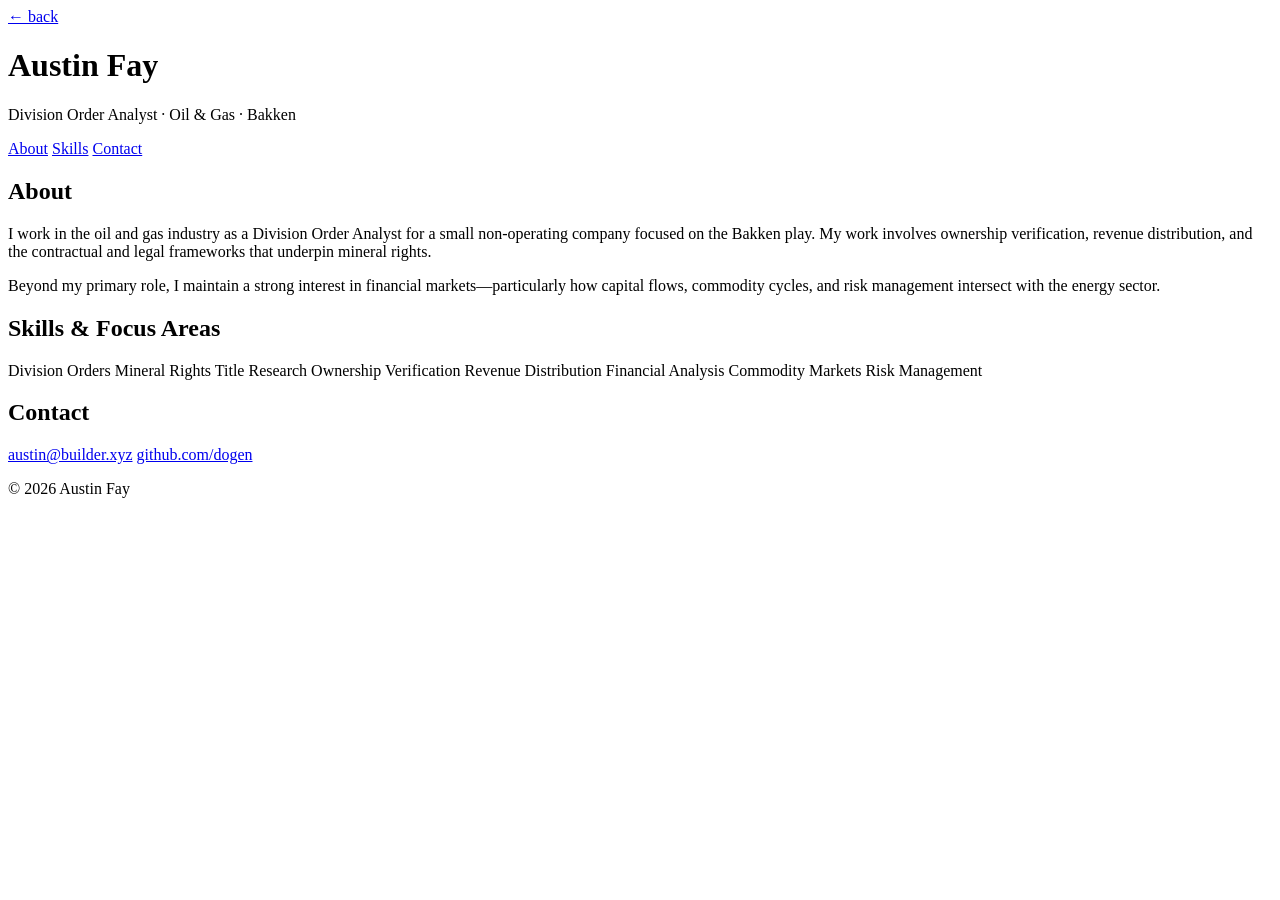
==== static-pages/pro/index.html @ 8c588c76 "Add dual-site structure: landing page + professional + personal digital garden" ====
<!DOCTYPE html>
<html lang="en">
<head>
  <meta charset="UTF-8">
  <meta name="viewport" content="width=device-width, initial-scale=1.0">
  <title>Austin Fay — Division Order Analyst</title>
  <link rel="stylesheet" href="/pro/style.css">
</head>
<body>
  <main class="container">
    <a href="/" class="back">← back</a>

    <header class="header">
      <h1 class="header__name">Austin Fay</h1>
      <p class="header__title">Division Order Analyst · Oil & Gas · Bakken</p>
    </header>

    <nav class="nav">
      <a href="#about" class="nav__link nav__link--active">About</a>
      <a href="#skills" class="nav__link">Skills</a>
      <a href="#contact" class="nav__link">Contact</a>
    </nav>

    <section class="section" id="about">
      <h2 class="section__title">About</h2>
      <p class="about__text">
        I work in the oil and gas industry as a Division Order Analyst for a small non-operating company focused on the Bakken play. My work involves ownership verification, revenue distribution, and the contractual and legal frameworks that underpin mineral rights.
      </p>
      <p class="about__text" style="margin-top: 1rem;">
        Beyond my primary role, I maintain a strong interest in financial markets—particularly how capital flows, commodity cycles, and risk management intersect with the energy sector.
      </p>
    </section>

    <section class="section" id="skills">
      <h2 class="section__title">Skills & Focus Areas</h2>
      <div class="skills">
        <span class="skill">Division Orders</span>
        <span class="skill">Mineral Rights</span>
        <span class="skill">Title Research</span>
        <span class="skill">Ownership Verification</span>
        <span class="skill">Revenue Distribution</span>
        <span class="skill">Financial Analysis</span>
        <span class="skill">Commodity Markets</span>
        <span class="skill">Risk Management</span>
      </div>
    </section>

    <section class="section" id="contact">
      <h2 class="section__title">Contact</h2>
      <div class="contact">
        <a href="mailto:austin@builder.xyz" class="contact__link">austin@builder.xyz</a>
        <a href="https://github.com/dogen" class="contact__link">github.com/dogen</a>
      </div>
    </section>

    <footer class="footer">
      <p>© 2026 Austin Fay</p>
    </footer>
  </main>
</body>
</html>
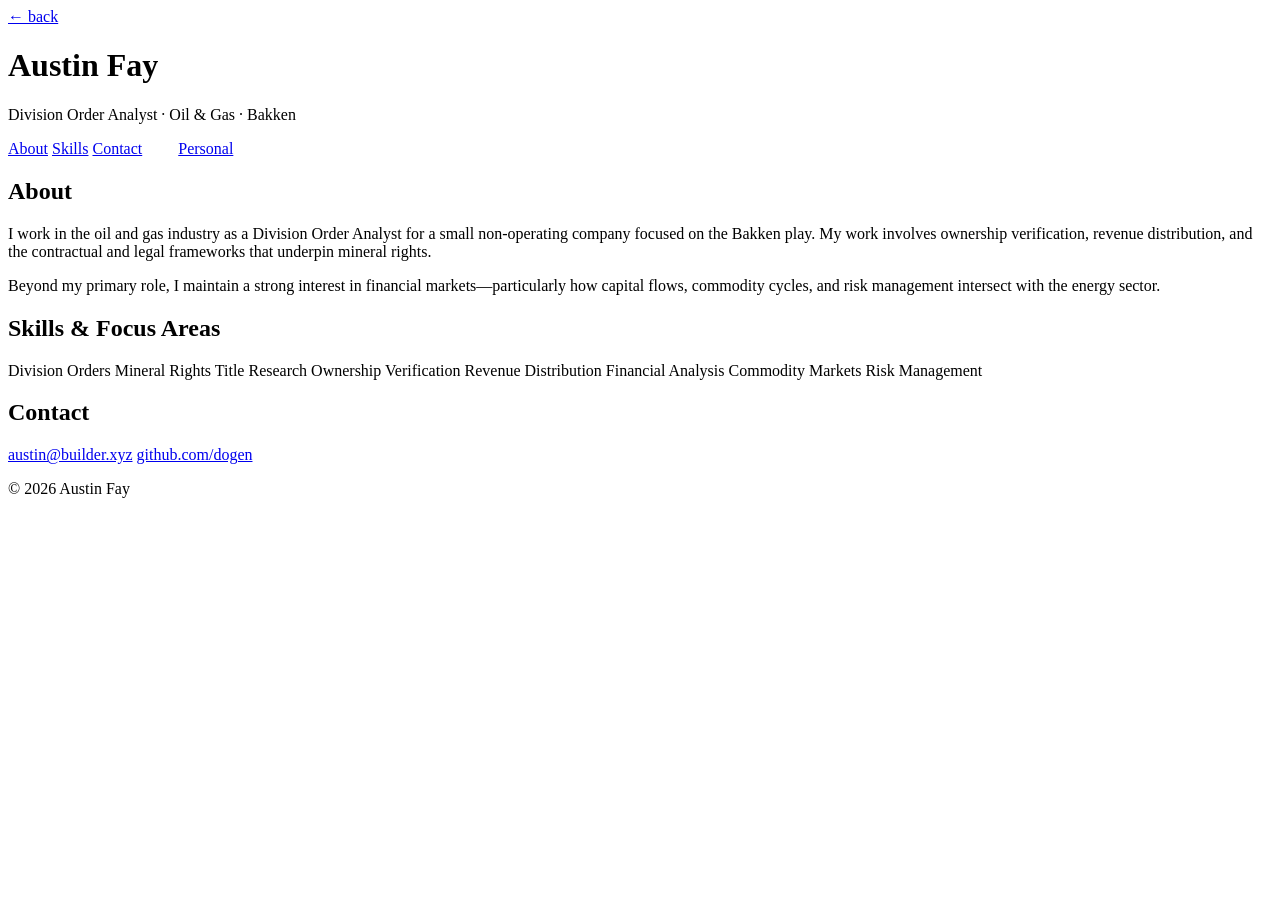
==== commit 03b0ec2c: "Add about page, retheme garden, stage reading/interesting entries - New content/about.md and static-" ====
--- a/static-pages/pro/index.html
+++ b/static-pages/pro/index.html
@@ -19,6 +19,7 @@
       <a href="#about" class="nav__link nav__link--active">About</a>
       <a href="#skills" class="nav__link">Skills</a>
       <a href="#contact" class="nav__link">Contact</a>
+      <a href="/pro/about.html" class="nav__link" style="margin-left: 1rem; border-left: 1px solid var(--border); padding-left: 1rem;">Personal</a>
     </nav>
 
     <section class="section" id="about">
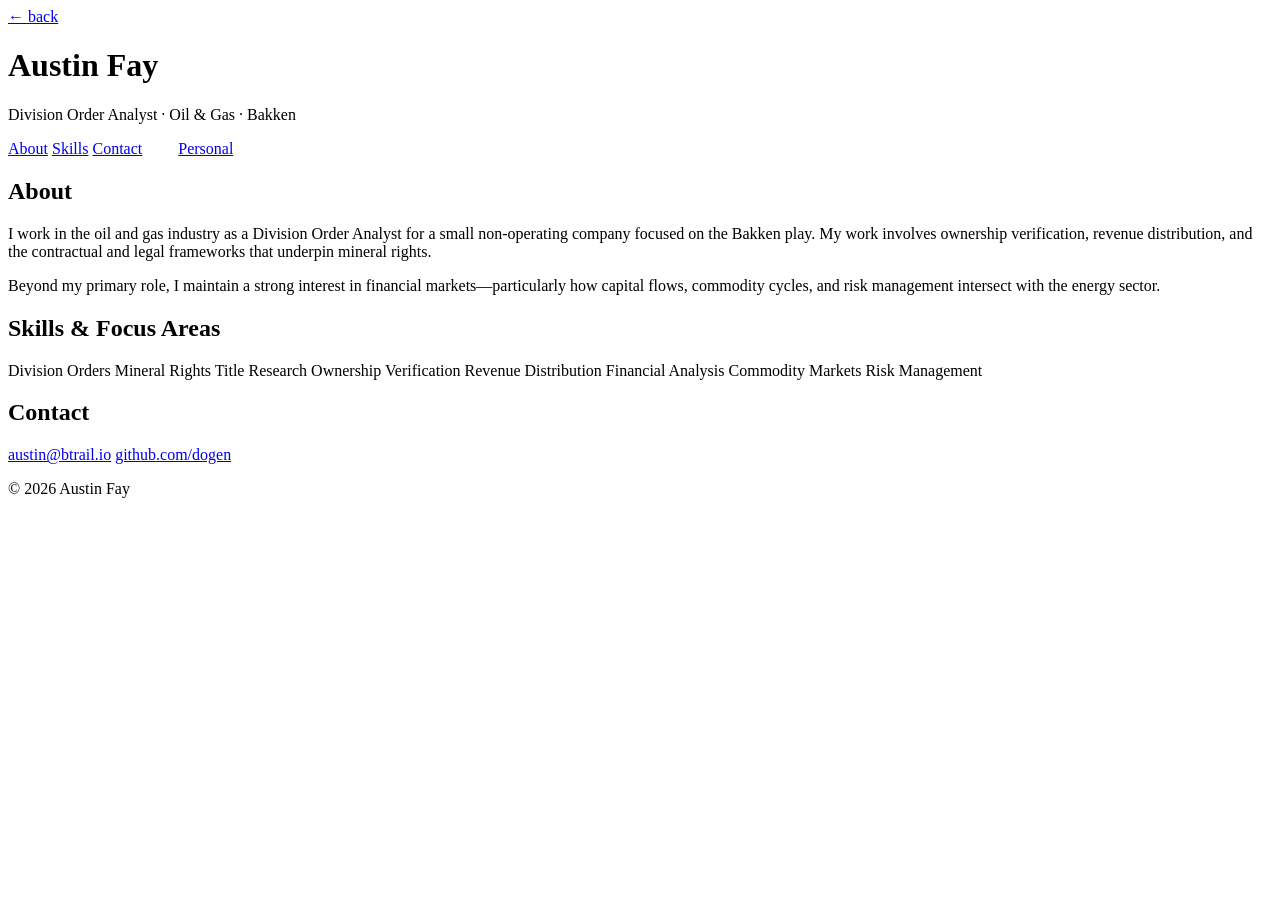
==== commit 1ea3fb80: "Prep vault for Obsidian Publish; update reading list Reading list: - Fix title "The Sickness of Life" ====
--- a/static-pages/pro/index.html
+++ b/static-pages/pro/index.html
@@ -49,7 +49,7 @@
     <section class="section" id="contact">
       <h2 class="section__title">Contact</h2>
       <div class="contact">
-        <a href="mailto:austin@builder.xyz" class="contact__link">austin@builder.xyz</a>
+        <a href="mailto:austin@btrail.io" class="contact__link">austin@btrail.io</a>
         <a href="https://github.com/dogen" class="contact__link">github.com/dogen</a>
       </div>
     </section>
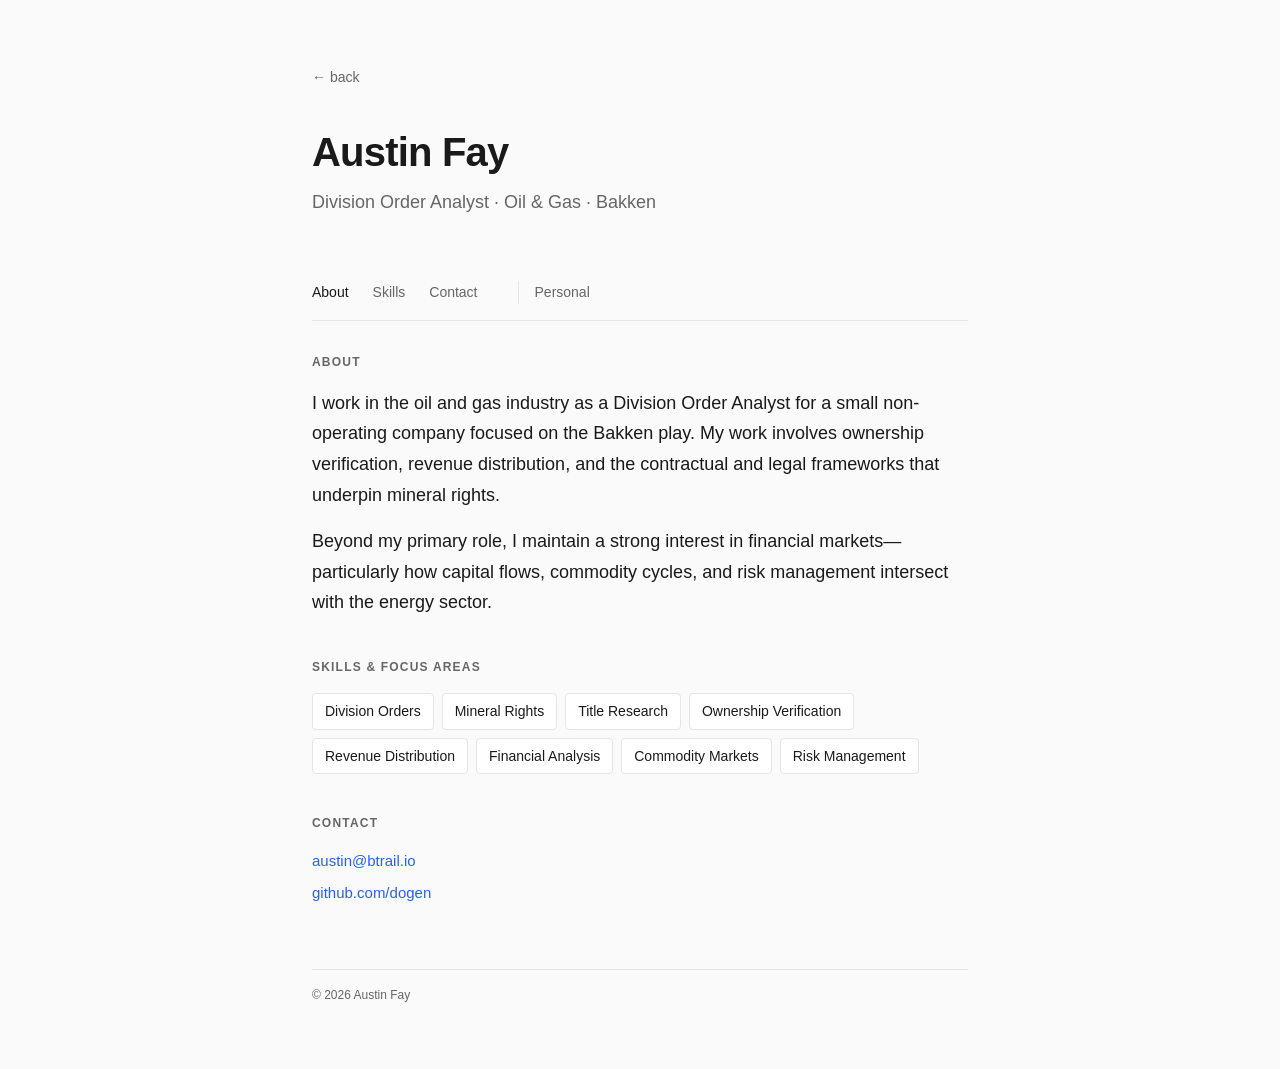
==== commit c31757fc: "Fix broken asset paths on static pages; revert Publish migration The site is served from the /builde" ====
--- a/static-pages/pro/index.html
+++ b/static-pages/pro/index.html
@@ -4,11 +4,11 @@
   <meta charset="UTF-8">
   <meta name="viewport" content="width=device-width, initial-scale=1.0">
   <title>Austin Fay — Division Order Analyst</title>
-  <link rel="stylesheet" href="/pro/style.css">
+  <link rel="stylesheet" href="style.css">
 </head>
 <body>
   <main class="container">
-    <a href="/" class="back">← back</a>
+    <a href="../" class="back">← back</a>
 
     <header class="header">
       <h1 class="header__name">Austin Fay</h1>
@@ -19,7 +19,7 @@
       <a href="#about" class="nav__link nav__link--active">About</a>
       <a href="#skills" class="nav__link">Skills</a>
       <a href="#contact" class="nav__link">Contact</a>
-      <a href="/pro/about.html" class="nav__link" style="margin-left: 1rem; border-left: 1px solid var(--border); padding-left: 1rem;">Personal</a>
+      <a href="about.html" class="nav__link" style="margin-left: 1rem; border-left: 1px solid var(--border); padding-left: 1rem;">Personal</a>
     </nav>
 
     <section class="section" id="about">
--- a/static-pages/pro/style.css
+++ b/static-pages/pro/style.css
@@ -0,0 +1,201 @@
+@import url('https://fonts.googleapis.com/css2?family=IBM+Plex+Sans:wght@400;500;600;700&display=swap');
+
+/* Professional section - minimal, clean, competent */
+* {
+  margin: 0;
+  padding: 0;
+  box-sizing: border-box;
+}
+
+:root {
+  --bg: #fafafa;
+  --fg: #1a1a1a;
+  --muted: #666;
+  --accent: #2563eb; /* blue, not saturated purple/green AI default */
+  --border: #e5e5e5;
+  --card-bg: #fff;
+  --transition: 0.15s cubic-bezier(0.25, 1, 0.5, 1); /* ease-out-quint */
+}
+
+@media (prefers-color-scheme: dark) {
+  :root {
+    --bg: #0a0a0a;
+    --fg: #e8e8e8;
+    --muted: #888;
+    --accent: #60a5fa;
+    --border: #222;
+    --card-bg: #141414;
+  }
+}
+
+html {
+  font-size: 16px;
+}
+
+body {
+  font-family: 'IBM Plex Sans', -apple-system, BlinkMacSystemFont, 'Segoe UI', 'Helvetica Neue', sans-serif;
+  background: var(--bg);
+  color: var(--fg);
+  line-height: 1.6;
+}
+
+.container {
+  max-width: 720px;
+  margin: 0 auto;
+  padding: 4rem 2rem;
+}
+
+/* Header */
+.header {
+  margin-bottom: 3rem;
+}
+
+.header__name {
+  font-size: 2.5rem;
+  font-weight: 700;
+  letter-spacing: -0.02em;
+  margin-bottom: 0.25rem;
+  text-wrap: balance; /* better line breaks on narrow screens */
+}
+
+.header__title {
+  font-size: 1.125rem;
+  color: var(--muted);
+  font-weight: 400;
+}
+
+/* Navigation */
+.nav {
+  display: flex;
+  gap: 1.5rem;
+  padding: 1rem 0;
+  border-bottom: 1px solid var(--border);
+  margin-bottom: 2rem;
+}
+
+.nav__link {
+  color: var(--muted);
+  text-decoration: none;
+  font-size: 0.875rem;
+  transition: color 0.15s ease;
+}
+
+.nav__link:hover,
+.nav__link--active {
+  color: var(--fg);
+}
+
+/* Sections */
+.section {
+  margin-bottom: 2.5rem;
+}
+
+.section__title {
+  font-size: 0.75rem;
+  text-transform: uppercase;
+  letter-spacing: 0.1em;
+  color: var(--muted);
+  margin-bottom: 1rem;
+}
+
+/* Typography: line length capped */
+.about__text {
+  font-size: 1.125rem;
+  line-height: 1.7;
+  max-width: 65ch; /* not auto-width, intentional measure */
+}
+
+/* Skills: NOT identical card grid. Inline tags, varied by content length. */
+.skills {
+  display: flex;
+  flex-wrap: wrap;
+  gap: 0.5rem;
+}
+
+.skill {
+  padding: 0.375rem 0.75rem;
+  background: var(--card-bg);
+  border: 1px solid var(--border);
+  border-radius: 4px;
+  font-size: 0.875rem;
+  /* no side-stripe, no icon+heading+text template */
+}
+
+/* Experience */
+.experience {
+  display: flex;
+  flex-direction: column;
+  gap: 1.5rem;
+}
+
+.experience__item {
+  padding-left: 1rem;
+  border-left: 2px solid var(--border);
+}
+
+.experience__role {
+  font-weight: 600;
+  margin-bottom: 0.25rem;
+}
+
+.experience__company {
+  color: var(--muted);
+  font-size: 0.875rem;
+}
+
+.experience__period {
+  font-size: 0.75rem;
+  color: var(--muted);
+  opacity: 0.7;
+}
+
+/* Contact */
+.contact {
+  display: flex;
+  flex-direction: column;
+  gap: 0.5rem;
+}
+
+.contact__link {
+  color: var(--accent);
+  text-decoration: none;
+  font-size: 0.9375rem;
+}
+
+.contact__link:hover {
+  text-decoration: underline;
+}
+
+/* Back link */
+.back {
+  display: inline-flex;
+  align-items: center;
+  gap: 0.5rem;
+  color: var(--muted);
+  text-decoration: none;
+  font-size: 0.875rem;
+  margin-bottom: 2rem;
+  transition: color 0.15s ease;
+}
+
+.back:hover {
+  color: var(--fg);
+}
+
+/* Reduced motion: instant transitions */
+@media (prefers-reduced-motion: reduce) {
+  .nav__link,
+  .contact__link,
+  .back {
+    transition: none;
+  }
+}
+
+/* Footer */
+.footer {
+  margin-top: 4rem;
+  padding-top: 1rem;
+  border-top: 1px solid var(--border);
+  font-size: 0.75rem;
+  color: var(--muted);
+}
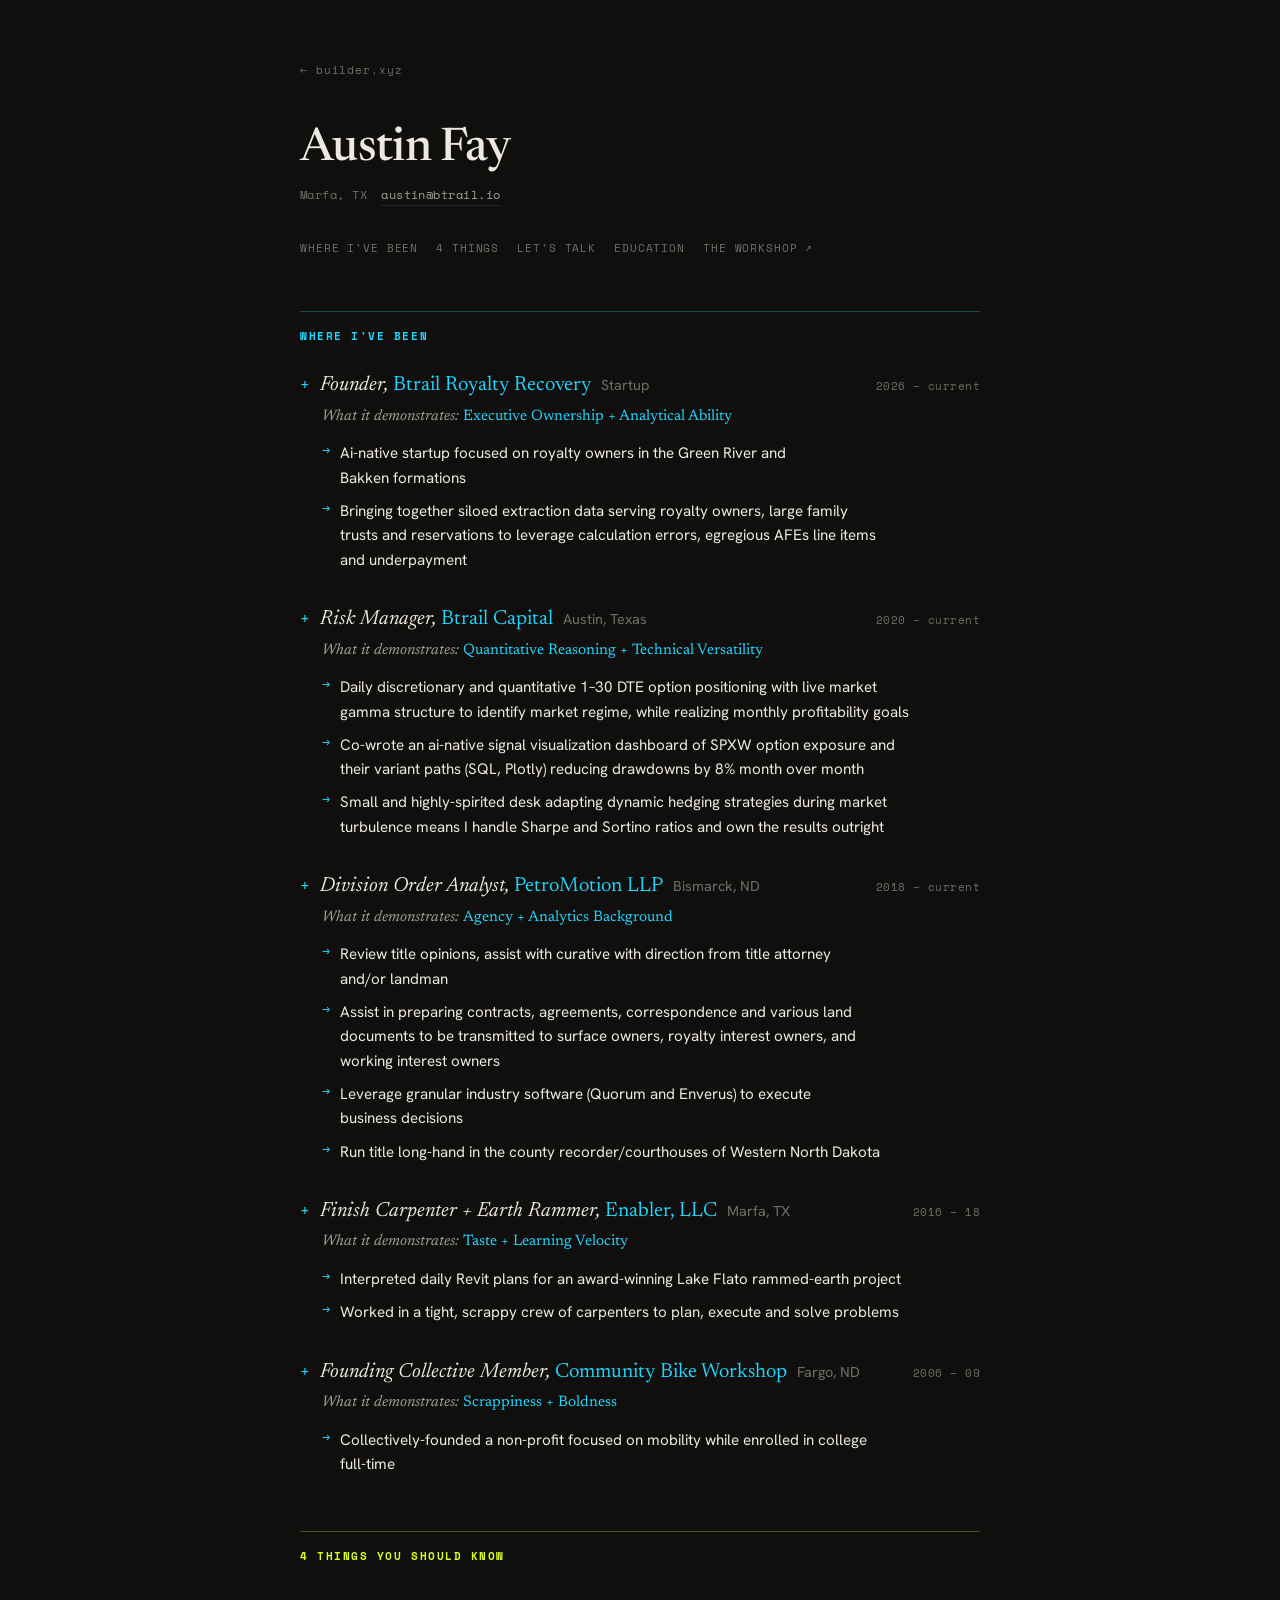
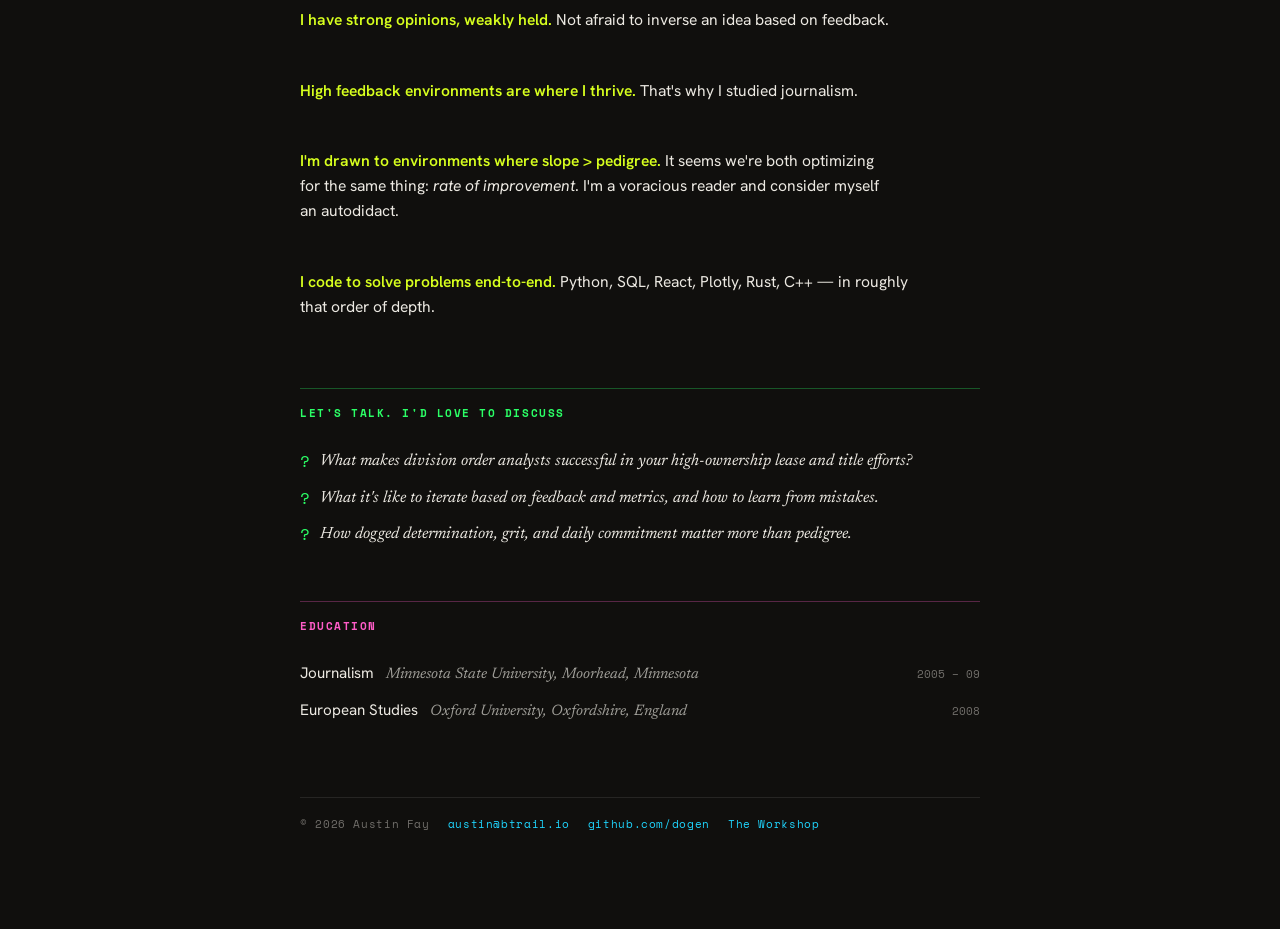
==== commit 370c0e82: "Rebuild /pro/ as a resume in the neon-on-dark style Replaces the About/Skills/Contact page with the " ====
--- a/static-pages/pro/index.html
+++ b/static-pages/pro/index.html
@@ -4,59 +4,151 @@
   <meta charset="UTF-8">
   <meta name="viewport" content="width=device-width, initial-scale=1.0">
   <title>Austin Fay — Division Order Analyst</title>
+  <meta name="description" content="Austin Fay — Division Order Analyst. Oil and gas title, division orders, and revenue. Marfa, TX.">
+  <link rel="preconnect" href="https://fonts.googleapis.com">
+  <link rel="preconnect" href="https://fonts.gstatic.com" crossorigin>
   <link rel="stylesheet" href="style.css">
 </head>
 <body>
   <main class="container">
-    <a href="../" class="back">← back</a>
+    <a href="../" class="back">← builder.xyz</a>
 
     <header class="header">
       <h1 class="header__name">Austin Fay</h1>
-      <p class="header__title">Division Order Analyst · Oil & Gas · Bakken</p>
+      <p class="header__meta">
+        <span>Marfa, TX</span>
+        <a href="mailto:austin@btrail.io">austin@btrail.io</a>
+      </p>
+      <nav class="nav">
+        <a href="#work">Where I've been</a>
+        <a href="#know">4 things</a>
+        <a href="#talk">Let's talk</a>
+        <a href="#edu">Education</a>
+        <a href="../garden.html">The Workshop ↗</a>
+      </nav>
     </header>
 
-    <nav class="nav">
-      <a href="#about" class="nav__link nav__link--active">About</a>
-      <a href="#skills" class="nav__link">Skills</a>
-      <a href="#contact" class="nav__link">Contact</a>
-      <a href="about.html" class="nav__link" style="margin-left: 1rem; border-left: 1px solid var(--border); padding-left: 1rem;">Personal</a>
-    </nav>
+    <section class="section s-work" id="work">
+      <h2 class="section__title">Where I've been</h2>
 
-    <section class="section" id="about">
-      <h2 class="section__title">About</h2>
-      <p class="about__text">
-        I work in the oil and gas industry as a Division Order Analyst for a small non-operating company focused on the Bakken play. My work involves ownership verification, revenue distribution, and the contractual and legal frameworks that underpin mineral rights.
-      </p>
-      <p class="about__text" style="margin-top: 1rem;">
-        Beyond my primary role, I maintain a strong interest in financial markets—particularly how capital flows, commodity cycles, and risk management intersect with the energy sector.
-      </p>
-    </section>
+      <div class="roles">
 
-    <section class="section" id="skills">
-      <h2 class="section__title">Skills & Focus Areas</h2>
-      <div class="skills">
-        <span class="skill">Division Orders</span>
-        <span class="skill">Mineral Rights</span>
-        <span class="skill">Title Research</span>
-        <span class="skill">Ownership Verification</span>
-        <span class="skill">Revenue Distribution</span>
-        <span class="skill">Financial Analysis</span>
-        <span class="skill">Commodity Markets</span>
-        <span class="skill">Risk Management</span>
+        <article class="role">
+          <div class="role__head">
+            <span class="role__mark">+</span>
+            <h3 class="role__title">Founder, <span class="role__org"><a href="https://btrail.io">Btrail Royalty Recovery</a></span></h3>
+            <span class="role__where">Startup</span>
+            <span class="role__dates">2026 – current</span>
+          </div>
+          <p class="role__demo">What it demonstrates: <b>Executive Ownership + Analytical Ability</b></p>
+          <ul class="role__points">
+            <li>Ai-native startup focused on royalty owners in the Green River and Bakken formations</li>
+            <li>Bringing together siloed extraction data serving royalty owners, large family trusts and reservations to leverage calculation errors, egregious AFEs line items and underpayment</li>
+          </ul>
+        </article>
+
+        <article class="role">
+          <div class="role__head">
+            <span class="role__mark">+</span>
+            <h3 class="role__title">Risk Manager, <span class="role__org">Btrail Capital</span></h3>
+            <span class="role__where">Austin, Texas</span>
+            <span class="role__dates">2020 – current</span>
+          </div>
+          <p class="role__demo">What it demonstrates: <b>Quantitative Reasoning + Technical Versatility</b></p>
+          <ul class="role__points">
+            <li>Daily discretionary and quantitative 1–30 DTE option positioning with live market gamma structure to identify market regime, while realizing monthly profitability goals</li>
+            <li>Co-wrote an ai-native signal visualization dashboard of SPXW option exposure and their variant paths (SQL, Plotly) reducing drawdowns by 8% month over month</li>
+            <li>Small and highly-spirited desk adapting dynamic hedging strategies during market turbulence means I handle Sharpe and Sortino ratios and own the results outright</li>
+          </ul>
+        </article>
+
+        <article class="role">
+          <div class="role__head">
+            <span class="role__mark">+</span>
+            <h3 class="role__title">Division Order Analyst, <span class="role__org">PetroMotion LLP</span></h3>
+            <span class="role__where">Bismarck, ND</span>
+            <span class="role__dates">2018 – current</span>
+          </div>
+          <p class="role__demo">What it demonstrates: <b>Agency + Analytics Background</b></p>
+          <ul class="role__points">
+            <li>Review title opinions, assist with curative with direction from title attorney and/or landman</li>
+            <li>Assist in preparing contracts, agreements, correspondence and various land documents to be transmitted to surface owners, royalty interest owners, and working interest owners</li>
+            <li>Leverage granular industry software (Quorum and Enverus) to execute business decisions</li>
+            <li>Run title long-hand in the county recorder/courthouses of Western North Dakota</li>
+          </ul>
+        </article>
+
+        <article class="role">
+          <div class="role__head">
+            <span class="role__mark">+</span>
+            <h3 class="role__title">Finish Carpenter + Earth Rammer, <span class="role__org">Enabler, LLC</span></h3>
+            <span class="role__where">Marfa, TX</span>
+            <span class="role__dates">2016 – 18</span>
+          </div>
+          <p class="role__demo">What it demonstrates: <b>Taste + Learning Velocity</b></p>
+          <ul class="role__points">
+            <li>Interpreted daily Revit plans for an award-winning Lake Flato rammed-earth project</li>
+            <li>Worked in a tight, scrappy crew of carpenters to plan, execute and solve problems</li>
+          </ul>
+        </article>
+
+        <article class="role">
+          <div class="role__head">
+            <span class="role__mark">+</span>
+            <h3 class="role__title">Founding Collective Member, <span class="role__org">Community Bike Workshop</span></h3>
+            <span class="role__where">Fargo, ND</span>
+            <span class="role__dates">2006 – 09</span>
+          </div>
+          <p class="role__demo">What it demonstrates: <b>Scrappiness + Boldness</b></p>
+          <ul class="role__points">
+            <li>Collectively-founded a non-profit focused on mobility while enrolled in college full-time</li>
+          </ul>
+        </article>
+
       </div>
     </section>
 
-    <section class="section" id="contact">
-      <h2 class="section__title">Contact</h2>
-      <div class="contact">
-        <a href="mailto:austin@btrail.io" class="contact__link">austin@btrail.io</a>
-        <a href="https://github.com/dogen" class="contact__link">github.com/dogen</a>
+    <section class="section s-know" id="know">
+      <h2 class="section__title">4 things you should know</h2>
+      <div class="stmts">
+        <p class="stmt"><b>I have strong opinions, weakly held.</b> Not afraid to inverse an idea based on feedback.</p>
+        <p class="stmt"><b>High feedback environments are where I thrive.</b> That's why I studied journalism.</p>
+        <p class="stmt"><b>I'm drawn to environments where slope &gt; pedigree.</b> It seems we're both optimizing for the same thing: <em>rate of improvement</em>. I'm a voracious reader and consider myself an autodidact.</p>
+        <p class="stmt"><b>I code to solve problems end-to-end.</b> Python, SQL, React, Plotly, Rust, C++ — in roughly that order of depth.</p>
+      </div>
+    </section>
+
+    <section class="section s-talk" id="talk">
+      <h2 class="section__title">Let's talk. I'd love to discuss</h2>
+      <ul class="asks">
+        <li>What makes division order analysts successful in your high-ownership lease and title efforts?</li>
+        <li>What it's like to iterate based on feedback and metrics, and how to learn from mistakes.</li>
+        <li>How dogged determination, grit, and daily commitment matter more than pedigree.</li>
+      </ul>
+    </section>
+
+    <section class="section s-edu" id="edu">
+      <h2 class="section__title">Education</h2>
+      <div class="edu">
+        <div class="edu__row">
+          <span class="edu__what">Journalism</span>
+          <span class="edu__where">Minnesota State University, Moorhead, Minnesota</span>
+          <span class="edu__when">2005 – 09</span>
+        </div>
+        <div class="edu__row">
+          <span class="edu__what">European Studies</span>
+          <span class="edu__where">Oxford University, Oxfordshire, England</span>
+          <span class="edu__when">2008</span>
+        </div>
       </div>
     </section>
 
     <footer class="footer">
-      <p>© 2026 Austin Fay</p>
+      <span>© 2026 Austin Fay</span>
+      <a href="mailto:austin@btrail.io">austin@btrail.io</a>
+      <a href="https://github.com/dogen">github.com/dogen</a>
+      <a href="../garden.html">The Workshop</a>
     </footer>
   </main>
 </body>
-</html>+</html>
--- a/static-pages/pro/style.css
+++ b/static-pages/pro/style.css
@@ -1,201 +1,292 @@
-@import url('https://fonts.googleapis.com/css2?family=IBM+Plex+Sans:wght@400;500;600;700&display=swap');
-
-/* Professional section - minimal, clean, competent */
-* {
+@import url('https://fonts.googleapis.com/css2?family=Hanken+Grotesk:wght@400;500;600&family=Newsreader:ital,wght@0,400;0,500;1,400&family=Space+Mono:wght@400;700&display=swap');
+
+/* ===========================================================
+   Austin Fay — professional / resume
+   Theme: warm neon on near-black, extended from pro/about.html
+   Each section owns a different neon; nothing else is tinted.
+   =========================================================== */
+
+:root {
+  --bg:      #100f0d;
+  --ink:     #ece9e2;
+  --ink-2:   rgba(236, 233, 226, 0.66);
+  --ink-3:   rgba(236, 233, 226, 0.44);
+  --hair:    rgba(236, 233, 226, 0.10);
+
+  --neon-c:  #1fd6ff;
+  --neon-y:  #d7ff1e;
+  --neon-g:  #2bff66;
+  --neon-m:  #ff5cc8;
+
+  --serif: "Newsreader", Georgia, "Times New Roman", serif;
+  --sans:  "Hanken Grotesk", system-ui, -apple-system, sans-serif;
+  --mono:  "Space Mono", ui-monospace, monospace;
+}
+
+* { box-sizing: border-box; }
+html { -webkit-font-smoothing: antialiased; }
+
+body {
+  margin: 0;
+  background: var(--bg);
+  color: var(--ink);
+  font-family: var(--sans);
+  font-size: 16px;
+  line-height: 1.62;
+}
+
+a { color: var(--neon-c); text-decoration: none; }
+a:hover { color: var(--neon-y); }
+
+.container {
+  max-width: 760px;
+  margin: 0 auto;
+  padding: 56px 40px 96px;
+}
+
+/* ---------- top bar ---------- */
+.back {
+  display: inline-block;
+  font-family: var(--mono);
+  font-size: 11px;
+  letter-spacing: 0.08em;
+  color: var(--ink-3);
+  margin-bottom: 44px;
+  transition: color 0.15s;
+}
+.back:hover { color: var(--neon-y); }
+
+/* ---------- header ---------- */
+.header { margin-bottom: 14px; }
+
+.header__name {
+  font-family: var(--serif);
+  font-weight: 500;
+  font-size: clamp(2.1rem, 6vw, 2.9rem);
+  letter-spacing: -0.015em;
+  line-height: 1.08;
+  margin: 0;
+  text-wrap: balance;
+}
+
+.header__meta {
+  font-family: var(--mono);
+  font-size: 11.5px;
+  letter-spacing: 0.04em;
+  color: var(--ink-3);
+  margin: 12px 0 0;
+  display: flex;
+  flex-wrap: wrap;
+  gap: 6px 14px;
+}
+.header__meta a { color: var(--ink-2); border-bottom: 1px solid var(--hair); }
+.header__meta a:hover { color: var(--neon-y); border-bottom-color: var(--neon-y); }
+
+.nav {
+  display: flex;
+  flex-wrap: wrap;
+  gap: 18px;
+  margin: 34px 0 8px;
+  font-family: var(--mono);
+  font-size: 11px;
+  letter-spacing: 0.08em;
+  text-transform: uppercase;
+}
+.nav a { color: var(--ink-3); }
+.nav a:hover { color: var(--neon-y); }
+
+/* ---------- sections: one neon each ---------- */
+.section { margin-top: 54px; }
+
+.section__title {
+  font-family: var(--mono);
+  font-size: 11px;
+  font-weight: 700;
+  letter-spacing: 0.14em;
+  text-transform: uppercase;
+  color: var(--neon);
+  border-top: 1px solid color-mix(in srgb, var(--neon) 30%, transparent);
+  padding-top: 16px;
+  margin: 0 0 26px;
+}
+
+.s-work    { --neon: var(--neon-c); }
+.s-know    { --neon: var(--neon-y); }
+.s-talk    { --neon: var(--neon-g); }
+.s-edu     { --neon: var(--neon-m); }
+
+/* ---------- roles ---------- */
+.roles { display: flex; flex-direction: column; gap: 34px; }
+
+.role__head {
+  display: flex;
+  flex-wrap: wrap;
+  align-items: baseline;
+  gap: 4px 10px;
+}
+
+.role__mark {
+  font-family: var(--mono);
+  color: var(--neon);
+  flex: 0 0 auto;
+}
+
+.role__title {
+  font-family: var(--serif);
+  font-style: italic;
+  font-size: 1.28rem;
+  line-height: 1.3;
+  margin: 0;
+  font-weight: 400;
+}
+
+.role__org { font-style: normal; color: var(--neon); }
+
+.role__where {
+  font-size: 0.9rem;
+  color: var(--ink-3);
+}
+
+.role__dates {
+  font-family: var(--mono);
+  font-size: 11px;
+  letter-spacing: 0.04em;
+  color: var(--ink-3);
+  margin-left: auto;
+  white-space: nowrap;
+}
+
+.role__demo {
+  font-family: var(--serif);
+  font-style: italic;
+  font-size: 0.95rem;
+  color: var(--ink-2);
+  margin: 6px 0 0 22px;
+}
+.role__demo b { font-style: normal; font-weight: 400; color: var(--neon); }
+
+.role__points {
+  list-style: none;
+  margin: 12px 0 0;
+  padding: 0 0 0 22px;
+  display: flex;
+  flex-direction: column;
+  gap: 9px;
+  max-width: 68ch;
+}
+.role__points li {
+  position: relative;
+  padding-left: 18px;
+  font-size: 0.95rem;
+  line-height: 1.6;
+  color: var(--ink);
+  text-wrap: pretty;
+}
+.role__points li::before {
+  content: "→";
+  position: absolute;
+  left: 0;
+  color: var(--neon);
+  font-family: var(--mono);
+  font-size: 0.8rem;
+}
+
+/* ---------- plain statement list (4 things) ---------- */
+.stmts { display: flex; flex-direction: column; gap: 14px; max-width: 68ch; }
+.stmt { font-size: 0.98rem; line-height: 1.6; text-wrap: pretty; }
+.stmt b { color: var(--neon); font-weight: 600; }
+.stmt em { color: var(--ink); font-style: italic; }
+
+/* ---------- discussion prompts ---------- */
+.asks {
+  list-style: none;
   margin: 0;
   padding: 0;
-  box-sizing: border-box;
-}
-
-:root {
-  --bg: #fafafa;
-  --fg: #1a1a1a;
-  --muted: #666;
-  --accent: #2563eb; /* blue, not saturated purple/green AI default */
-  --border: #e5e5e5;
-  --card-bg: #fff;
-  --transition: 0.15s cubic-bezier(0.25, 1, 0.5, 1); /* ease-out-quint */
-}
-
-@media (prefers-color-scheme: dark) {
-  :root {
-    --bg: #0a0a0a;
-    --fg: #e8e8e8;
-    --muted: #888;
-    --accent: #60a5fa;
-    --border: #222;
-    --card-bg: #141414;
+  display: flex;
+  flex-direction: column;
+  gap: 12px;
+  max-width: 68ch;
+}
+.asks li {
+  position: relative;
+  padding-left: 20px;
+  font-family: var(--serif);
+  font-style: italic;
+  font-size: 1.02rem;
+  line-height: 1.5;
+  color: var(--ink);
+  text-wrap: pretty;
+}
+.asks li::before {
+  content: "?";
+  position: absolute;
+  left: 0;
+  font-family: var(--mono);
+  font-style: normal;
+  color: var(--neon);
+}
+
+/* ---------- education ---------- */
+.edu { display: flex; flex-direction: column; gap: 10px; }
+.edu__row {
+  display: flex;
+  flex-wrap: wrap;
+  align-items: baseline;
+  gap: 4px 12px;
+  font-size: 0.95rem;
+}
+.edu__what { color: var(--ink); }
+.edu__where { color: var(--ink-2); font-style: italic; font-family: var(--serif); }
+.edu__when {
+  font-family: var(--mono);
+  font-size: 11px;
+  color: var(--ink-3);
+  margin-left: auto;
+  white-space: nowrap;
+}
+
+/* ---------- footer ---------- */
+.footer {
+  margin-top: 72px;
+  padding-top: 18px;
+  border-top: 1px solid var(--hair);
+  font-family: var(--mono);
+  font-size: 10.5px;
+  letter-spacing: 0.06em;
+  color: var(--ink-3);
+  display: flex;
+  flex-wrap: wrap;
+  gap: 8px 18px;
+}
+
+/* ---------- one authored entrance; default state is visible ---------- */
+@media (prefers-reduced-motion: no-preference) {
+  .section, .header {
+    animation: rise 620ms cubic-bezier(0.16, 1, 0.3, 1) backwards;
   }
-}
-
-html {
-  font-size: 16px;
-}
-
-body {
-  font-family: 'IBM Plex Sans', -apple-system, BlinkMacSystemFont, 'Segoe UI', 'Helvetica Neue', sans-serif;
-  background: var(--bg);
-  color: var(--fg);
-  line-height: 1.6;
-}
-
-.container {
-  max-width: 720px;
-  margin: 0 auto;
-  padding: 4rem 2rem;
-}
-
-/* Header */
-.header {
-  margin-bottom: 3rem;
-}
-
-.header__name {
-  font-size: 2.5rem;
-  font-weight: 700;
-  letter-spacing: -0.02em;
-  margin-bottom: 0.25rem;
-  text-wrap: balance; /* better line breaks on narrow screens */
-}
-
-.header__title {
-  font-size: 1.125rem;
-  color: var(--muted);
-  font-weight: 400;
-}
-
-/* Navigation */
-.nav {
-  display: flex;
-  gap: 1.5rem;
-  padding: 1rem 0;
-  border-bottom: 1px solid var(--border);
-  margin-bottom: 2rem;
-}
-
-.nav__link {
-  color: var(--muted);
-  text-decoration: none;
-  font-size: 0.875rem;
-  transition: color 0.15s ease;
-}
-
-.nav__link:hover,
-.nav__link--active {
-  color: var(--fg);
-}
-
-/* Sections */
-.section {
-  margin-bottom: 2.5rem;
-}
-
-.section__title {
-  font-size: 0.75rem;
-  text-transform: uppercase;
-  letter-spacing: 0.1em;
-  color: var(--muted);
-  margin-bottom: 1rem;
-}
-
-/* Typography: line length capped */
-.about__text {
-  font-size: 1.125rem;
-  line-height: 1.7;
-  max-width: 65ch; /* not auto-width, intentional measure */
-}
-
-/* Skills: NOT identical card grid. Inline tags, varied by content length. */
-.skills {
-  display: flex;
-  flex-wrap: wrap;
-  gap: 0.5rem;
-}
-
-.skill {
-  padding: 0.375rem 0.75rem;
-  background: var(--card-bg);
-  border: 1px solid var(--border);
-  border-radius: 4px;
-  font-size: 0.875rem;
-  /* no side-stripe, no icon+heading+text template */
-}
-
-/* Experience */
-.experience {
-  display: flex;
-  flex-direction: column;
-  gap: 1.5rem;
-}
-
-.experience__item {
-  padding-left: 1rem;
-  border-left: 2px solid var(--border);
-}
-
-.experience__role {
-  font-weight: 600;
-  margin-bottom: 0.25rem;
-}
-
-.experience__company {
-  color: var(--muted);
-  font-size: 0.875rem;
-}
-
-.experience__period {
-  font-size: 0.75rem;
-  color: var(--muted);
-  opacity: 0.7;
-}
-
-/* Contact */
-.contact {
-  display: flex;
-  flex-direction: column;
-  gap: 0.5rem;
-}
-
-.contact__link {
-  color: var(--accent);
-  text-decoration: none;
-  font-size: 0.9375rem;
-}
-
-.contact__link:hover {
-  text-decoration: underline;
-}
-
-/* Back link */
-.back {
-  display: inline-flex;
-  align-items: center;
-  gap: 0.5rem;
-  color: var(--muted);
-  text-decoration: none;
-  font-size: 0.875rem;
-  margin-bottom: 2rem;
-  transition: color 0.15s ease;
-}
-
-.back:hover {
-  color: var(--fg);
-}
-
-/* Reduced motion: instant transitions */
-@media (prefers-reduced-motion: reduce) {
-  .nav__link,
-  .contact__link,
-  .back {
-    transition: none;
+  .header { animation-delay: 40ms; }
+  .s-work  { animation-delay: 120ms; }
+  .s-know  { animation-delay: 200ms; }
+  .s-talk  { animation-delay: 280ms; }
+  .s-edu   { animation-delay: 360ms; }
+
+  @keyframes rise {
+    from { opacity: 0; transform: translateY(10px); filter: blur(3px); }
+    to   { opacity: 1; transform: none; filter: none; }
   }
 }
 
-/* Footer */
-.footer {
-  margin-top: 4rem;
-  padding-top: 1rem;
-  border-top: 1px solid var(--border);
-  font-size: 0.75rem;
-  color: var(--muted);
-}+/* ---------- responsive ---------- */
+@media (max-width: 620px) {
+  .container { padding: 40px 22px 72px; }
+  .role__dates, .edu__when { margin-left: 0; width: 100%; }
+  .role__demo, .role__points { margin-left: 0; padding-left: 0; }
+  .role__points { padding-left: 0; }
+  .role__points li { padding-left: 18px; }
+}
+
+@media print {
+  body { background: #fff; color: #000; }
+  .back, .nav, .footer { display: none; }
+  .section__title, .role__org, .role__mark { color: #000; }
+}
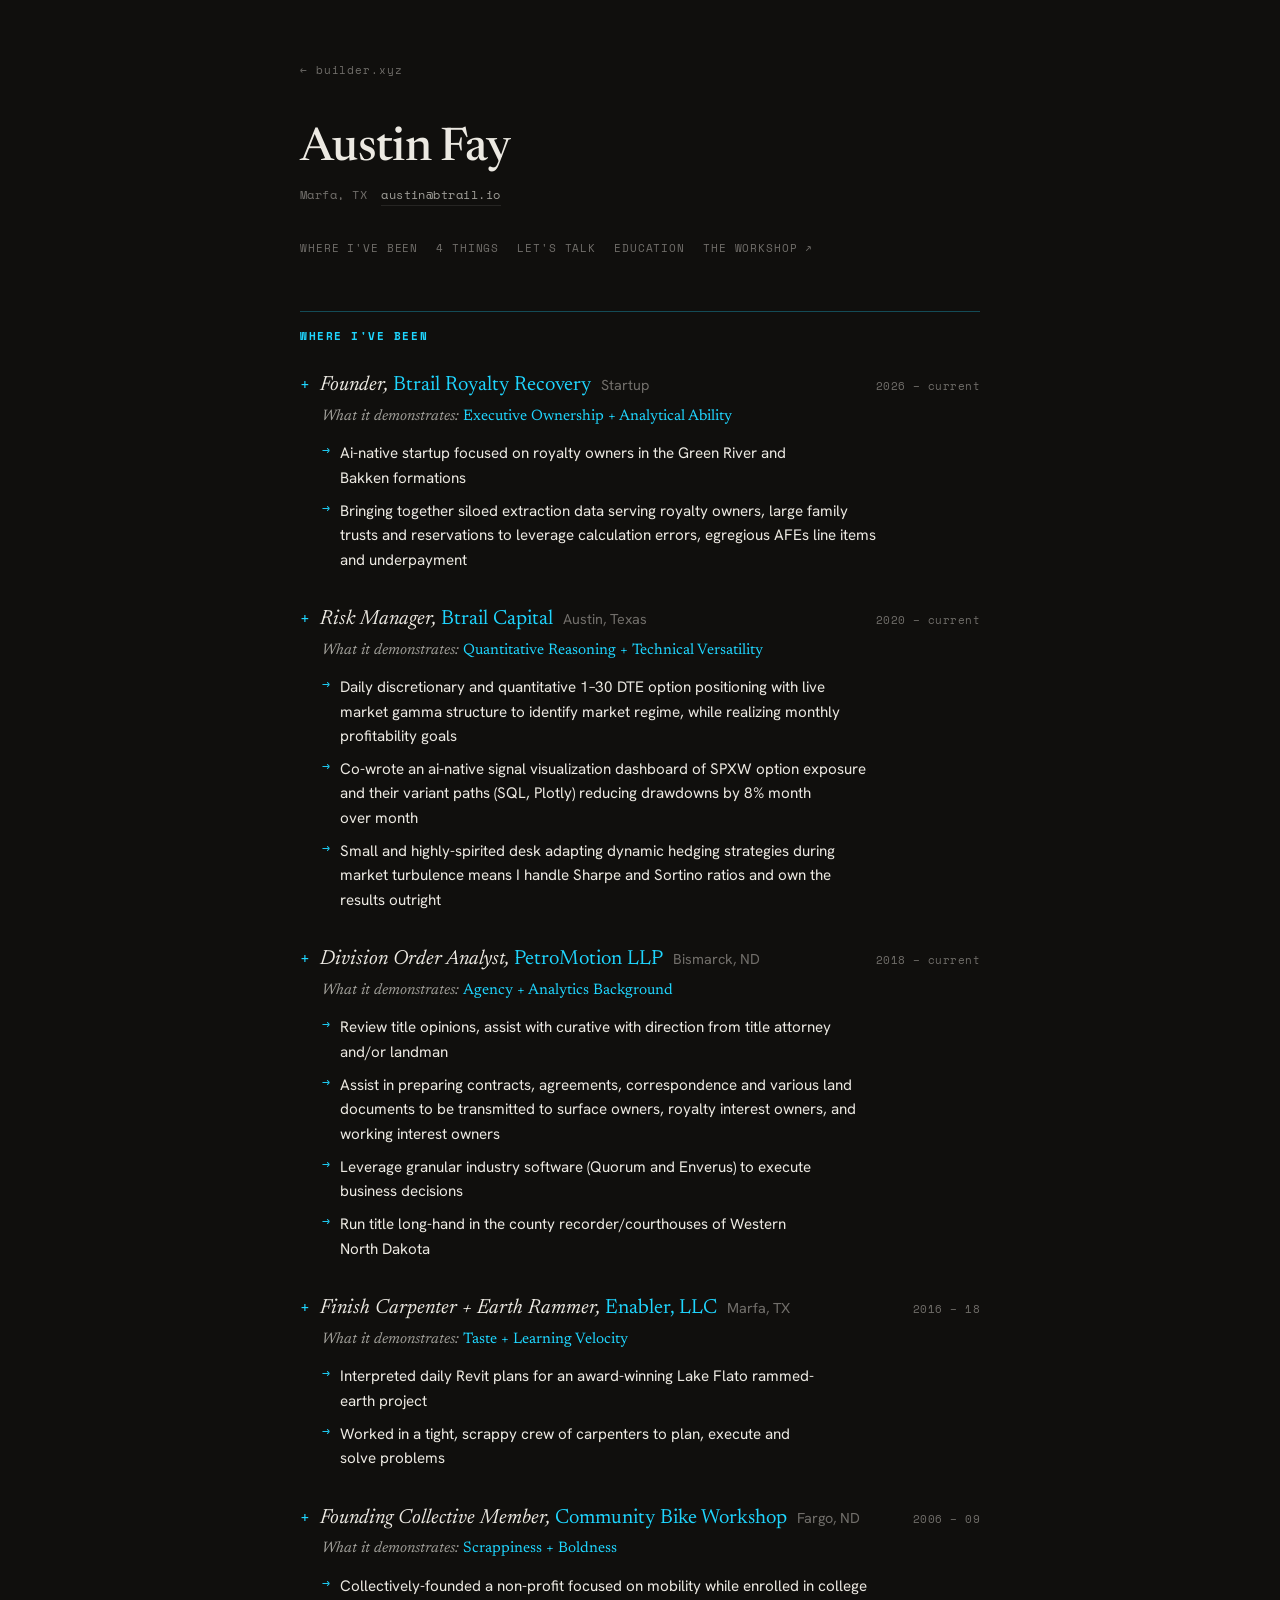
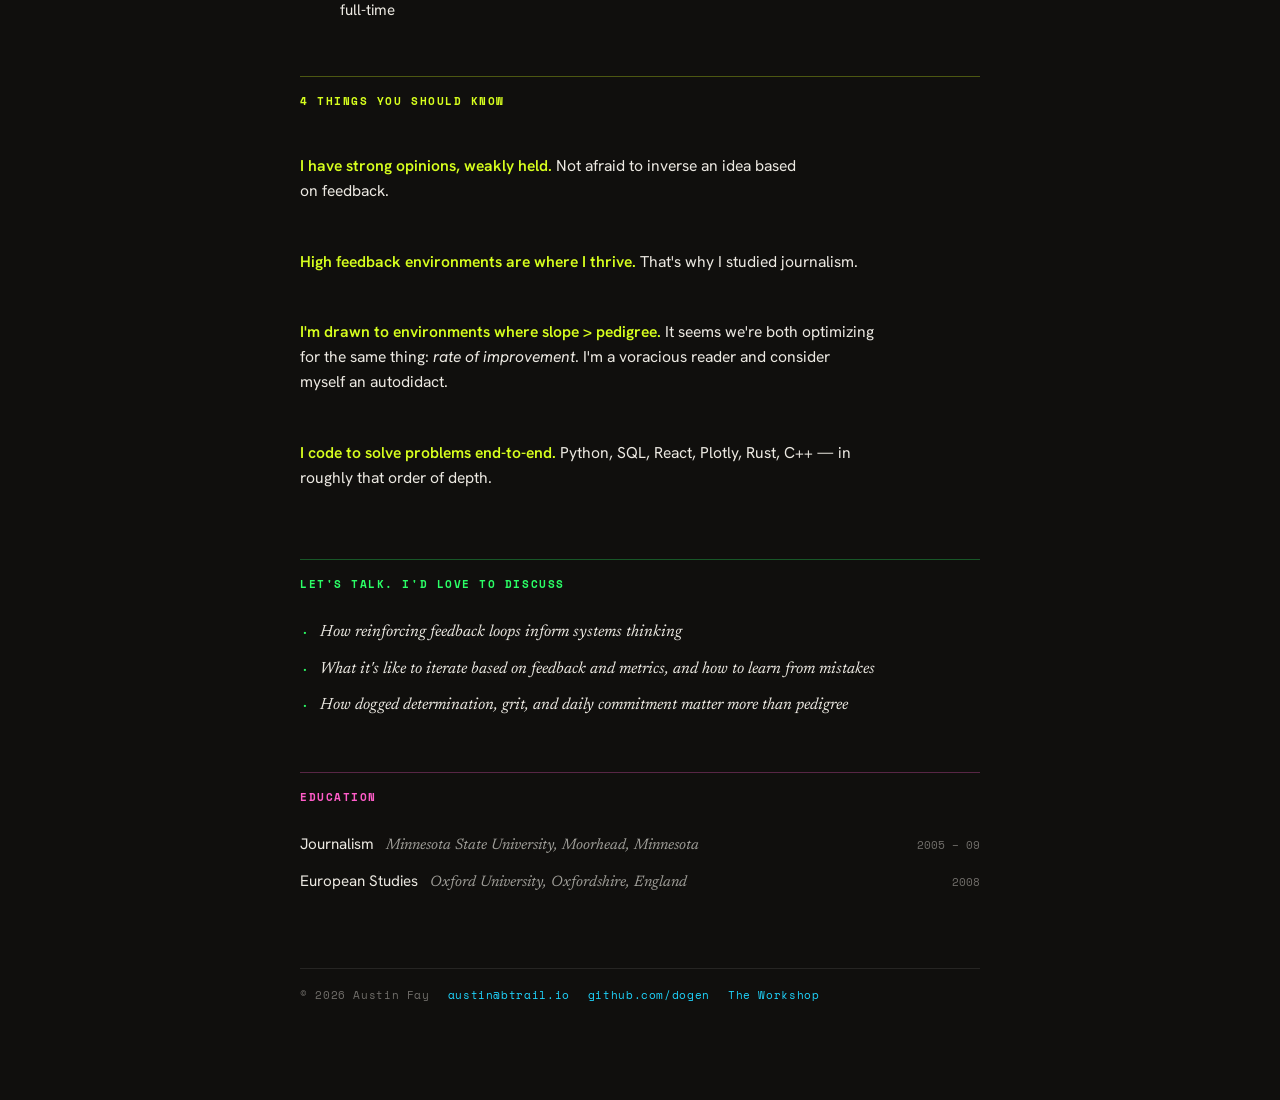
==== commit eab6bc0e: "Fix orphaned last words on /pro/; retarget a discussion topic Text formatting: - text-wrap: pretty w" ====
--- a/static-pages/pro/index.html
+++ b/static-pages/pro/index.html
@@ -121,9 +121,9 @@
     <section class="section s-talk" id="talk">
       <h2 class="section__title">Let's talk. I'd love to discuss</h2>
       <ul class="asks">
-        <li>What makes division order analysts successful in your high-ownership lease and title efforts?</li>
-        <li>What it's like to iterate based on feedback and metrics, and how to learn from mistakes.</li>
-        <li>How dogged determination, grit, and daily commitment matter more than pedigree.</li>
+        <li>How reinforcing feedback loops inform systems thinking</li>
+        <li>What it's like to iterate based on feedback and metrics, and how to learn from mistakes</li>
+        <li>How dogged determination, grit, and daily commitment matter more than pedigree</li>
       </ul>
     </section>
 
--- a/static-pages/pro/style.css
+++ b/static-pages/pro/style.css
@@ -162,6 +162,8 @@
   font-size: 0.95rem;
   color: var(--ink-2);
   margin: 6px 0 0 22px;
+  text-wrap: pretty;
+  max-width: 64ch;
 }
 .role__demo b { font-style: normal; font-weight: 400; color: var(--neon); }
 
@@ -172,7 +174,7 @@
   display: flex;
   flex-direction: column;
   gap: 9px;
-  max-width: 68ch;
+  max-width: 64ch;
 }
 .role__points li {
   position: relative;
@@ -181,6 +183,9 @@
   line-height: 1.6;
   color: var(--ink);
   text-wrap: pretty;
+  hyphens: auto;
+  -webkit-hyphens: auto;
+  overflow-wrap: break-word;
 }
 .role__points li::before {
   content: "→";
@@ -192,8 +197,14 @@
 }
 
 /* ---------- plain statement list (4 things) ---------- */
-.stmts { display: flex; flex-direction: column; gap: 14px; max-width: 68ch; }
-.stmt { font-size: 0.98rem; line-height: 1.6; text-wrap: pretty; }
+.stmts { display: flex; flex-direction: column; gap: 14px; max-width: 64ch; }
+.stmt {
+  font-size: 0.98rem;
+  line-height: 1.6;
+  text-wrap: pretty;
+  hyphens: auto;
+  -webkit-hyphens: auto;
+}
 .stmt b { color: var(--neon); font-weight: 600; }
 .stmt em { color: var(--ink); font-style: italic; }
 
@@ -205,7 +216,7 @@
   display: flex;
   flex-direction: column;
   gap: 12px;
-  max-width: 68ch;
+  max-width: 64ch;
 }
 .asks li {
   position: relative;
@@ -216,9 +227,11 @@
   line-height: 1.5;
   color: var(--ink);
   text-wrap: pretty;
+  hyphens: auto;
+  -webkit-hyphens: auto;
 }
 .asks li::before {
-  content: "?";
+  content: "·";
   position: absolute;
   left: 0;
   font-family: var(--mono);
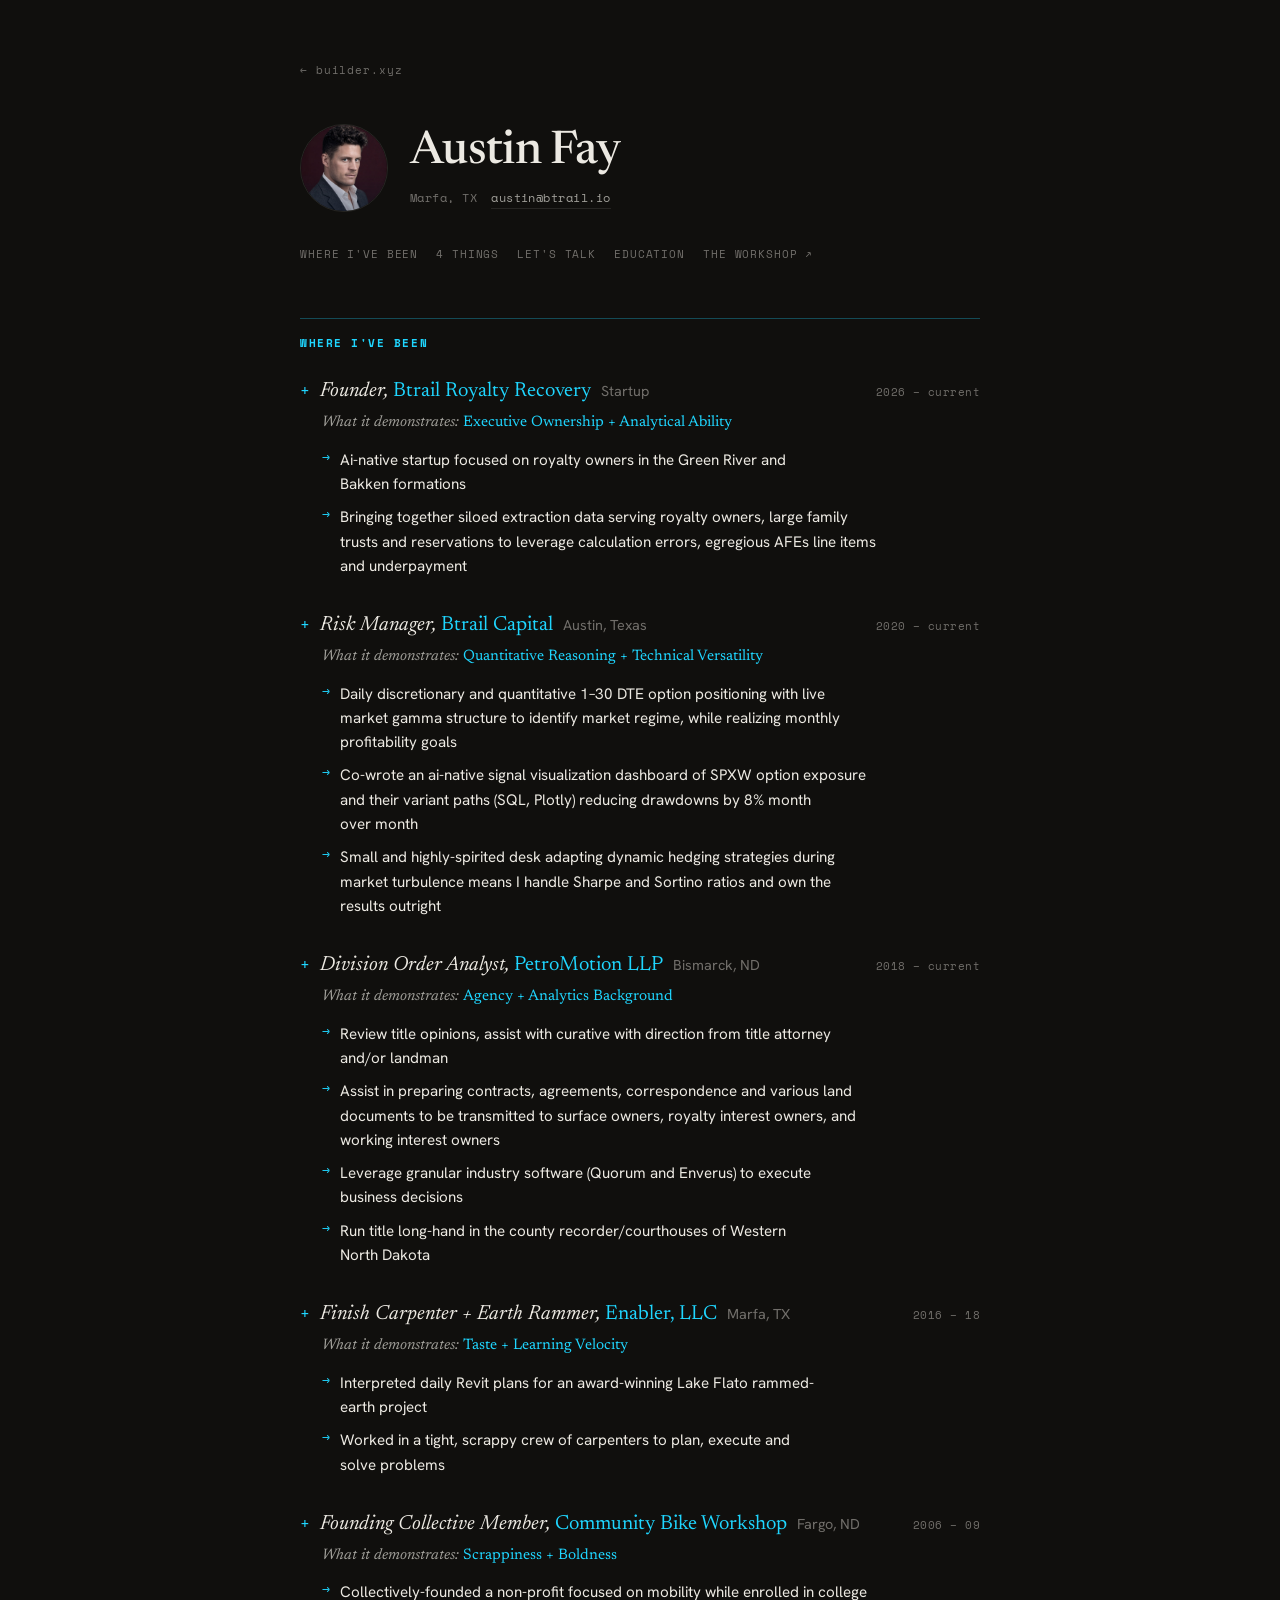
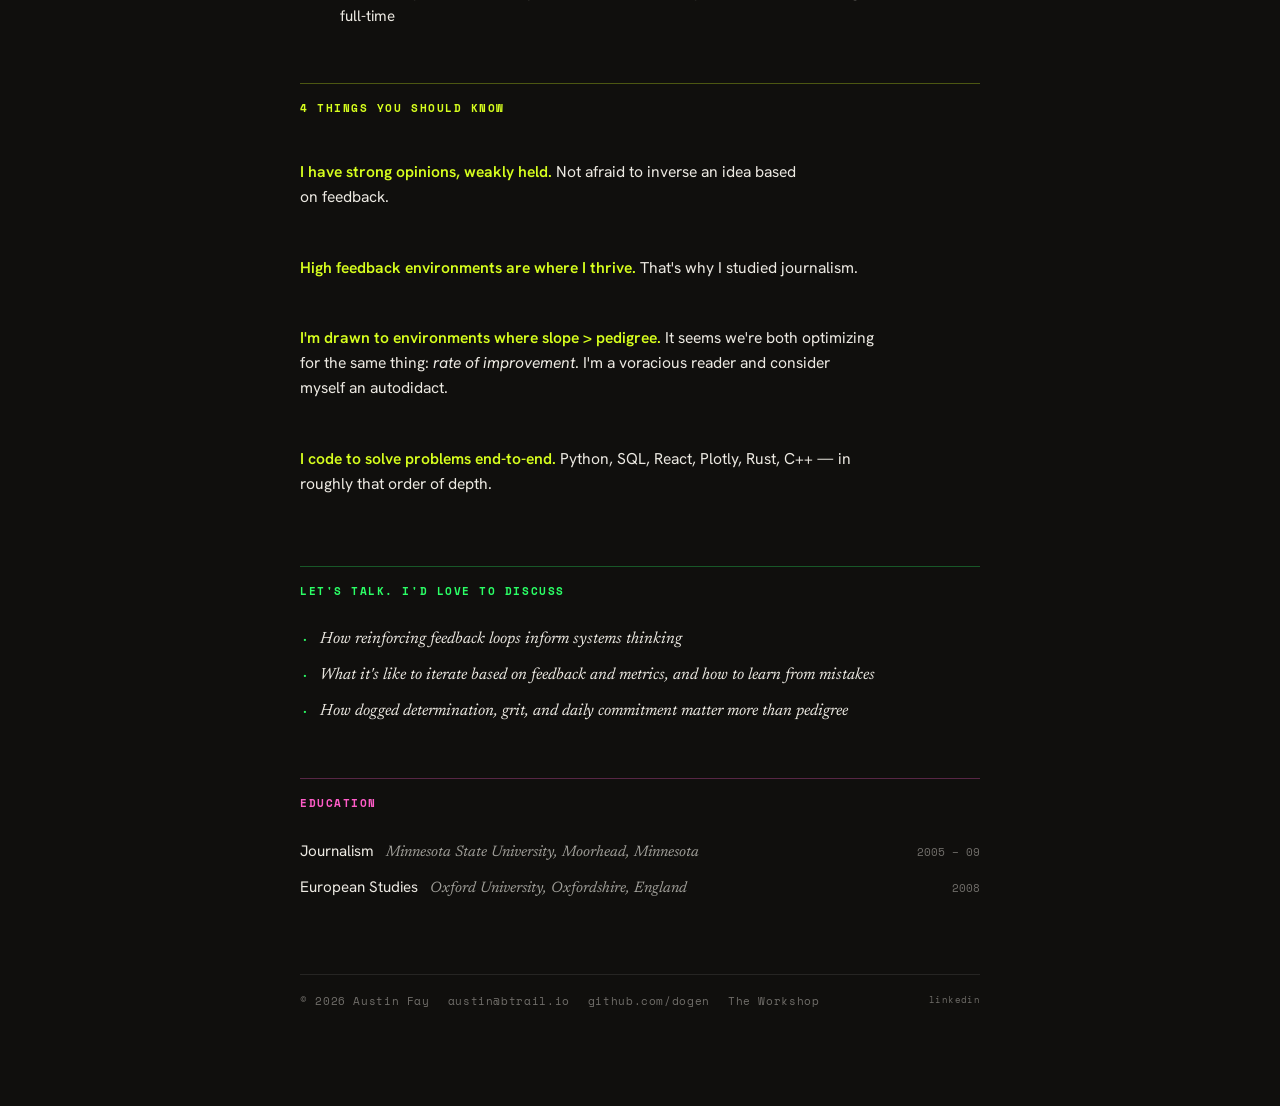
==== commit f238d2a6: "pro: add portrait headshot and de-emphasized LinkedIn footer link" ====
--- a/static-pages/pro/index.html
+++ b/static-pages/pro/index.html
@@ -14,11 +14,16 @@
     <a href="../" class="back">← builder.xyz</a>
 
     <header class="header">
-      <h1 class="header__name">Austin Fay</h1>
-      <p class="header__meta">
-        <span>Marfa, TX</span>
-        <a href="mailto:austin@btrail.io">austin@btrail.io</a>
-      </p>
+      <div class="header__row">
+        <img src="portrait.jpg" alt="Austin Fay" class="header__portrait">
+        <div class="header__text">
+          <h1 class="header__name">Austin Fay</h1>
+          <p class="header__meta">
+            <span>Marfa, TX</span>
+            <a href="mailto:austin@btrail.io">austin@btrail.io</a>
+          </p>
+        </div>
+      </div>
       <nav class="nav">
         <a href="#work">Where I've been</a>
         <a href="#know">4 things</a>
@@ -148,6 +153,7 @@
       <a href="mailto:austin@btrail.io">austin@btrail.io</a>
       <a href="https://github.com/dogen">github.com/dogen</a>
       <a href="../garden.html">The Workshop</a>
+      <a href="https://www.linkedin.com/in/austin-fay-04752615b/" class="footer__linkedin">linkedin</a>
     </footer>
   </main>
 </body>
--- a/static-pages/pro/style.css
+++ b/static-pages/pro/style.css
@@ -58,6 +58,23 @@
 
 /* ---------- header ---------- */
 .header { margin-bottom: 14px; }
+
+.header__row {
+  display: flex;
+  align-items: center;
+  gap: 22px;
+}
+
+.header__portrait {
+  width: 88px;
+  height: 88px;
+  object-fit: cover;
+  border-radius: 50%;
+  flex: 0 0 auto;
+  border: 1px solid var(--hair);
+}
+
+.header__text { min-width: 0; }
 
 .header__name {
   font-family: var(--serif);
@@ -271,6 +288,17 @@
   flex-wrap: wrap;
   gap: 8px 18px;
 }
+.footer a { color: var(--ink-3); }
+.footer a:hover { color: var(--neon-y); }
+
+/* deliberately de-emphasized — smaller, dimmer, pushed to the end */
+.footer__linkedin {
+  font-size: 9px;
+  color: rgba(236, 233, 226, 0.28);
+  margin-left: auto;
+  letter-spacing: 0.04em;
+}
+.footer__linkedin:hover { color: var(--ink-3); }
 
 /* ---------- one authored entrance; default state is visible ---------- */
 @media (prefers-reduced-motion: no-preference) {
@@ -292,6 +320,8 @@
 /* ---------- responsive ---------- */
 @media (max-width: 620px) {
   .container { padding: 40px 22px 72px; }
+  .header__portrait { width: 64px; height: 64px; }
+  .footer__linkedin { margin-left: 0; }
   .role__dates, .edu__when { margin-left: 0; width: 100%; }
   .role__demo, .role__points { margin-left: 0; padding-left: 0; }
   .role__points { padding-left: 0; }
